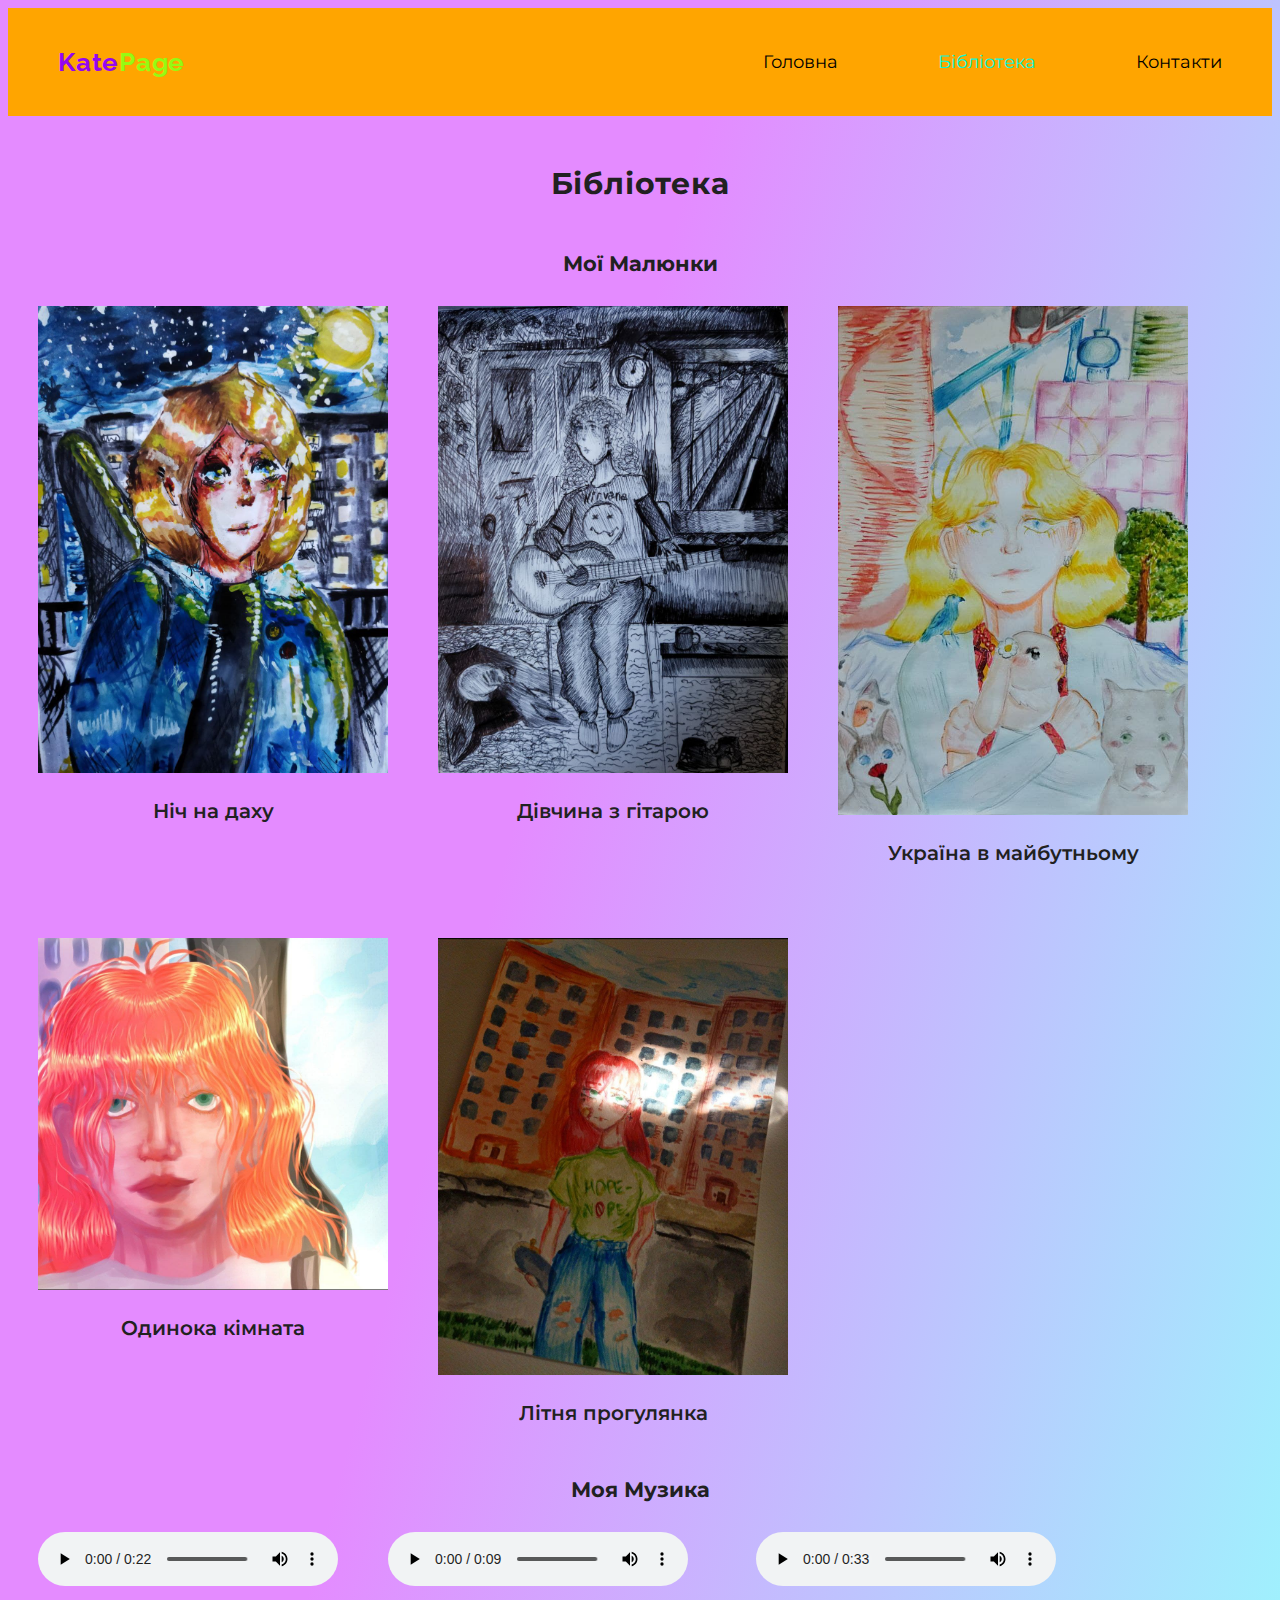
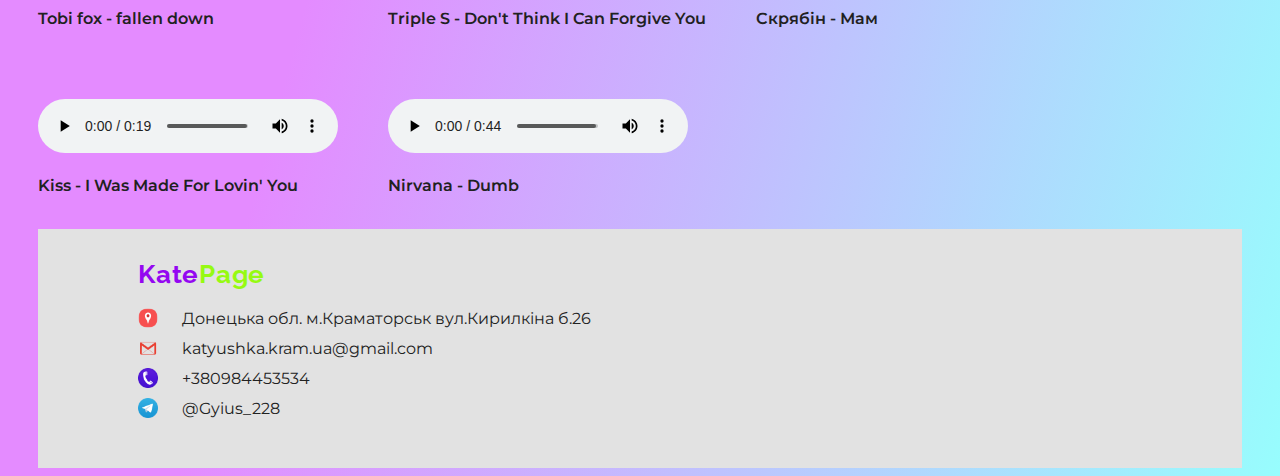
==== library.html @ 87d74e4f "My project version" ====
<!DOCTYPE html>
<html lang="uk">
  <head>
    <meta charset="UTF-8" />
    <meta name="viewport" content="width=device-width, initial-scale=1.0" />
    <link rel="preconnect" href="https://fonts.googleapis.com" />
    <link rel="preconnect" href="https://fonts.gstatic.com" crossorigin />
    <link
      href="https://fonts.googleapis.com/css2?family=Montserrat:wght@400;600;700&family=Raleway:wght@700&display=swap"
      rel="stylesheet"
    />
    <link rel="stylesheet" href="./css/new/main.css" />
    <link rel="stylesheet" href="./css/new/media.css">
    <title>Page My Daughter</title>
  </head>
  <body>
    <header class="header">
      <div class="container">
        <div class="header-nav">
          <a class="logo-link" href="./index _new.html" lang="en"
            >Kate<span class="logo-link-text">Page</span></a
          >
          <nav>
            <ul class="nav-list">
              <li>
                <a class="nav-link" href="./index _new.html"
                  >Головна</a
                >
              </li>
              <li><a class="nav-link nav-link-activ" href="#!">Бібліотека</a></li>
              <li><a class="nav-link" href="#cont">Контакти</a></li>
            </ul>
          </nav>
        </div>
      </div>
    </header>
    <main>
        <section class="container">
            <h1 class="title-1">Бібліотека</h1>
            <div>
            <h2 class="title-2-1" id="drawings">Мої Малюнки</h2>
            <ul class="list-img">
                <li><img src="./image/pic-1.jpg" width="350" alt="pic-1"><p class="title-3">Ніч на даху</p></li>
                <li><img src="./image/pic-2.jpg" width="350" alt="pic-2"><p class="title-3">Дівчина з гітарою</p></li>
                <li><img src="./image/pic-3.jpg" width="350" alt="pic-3"><p class="title-3">Україна в майбутньому</p></li>
                <li><img src="./image/pic-4.jpg" width="350" alt="pic-4"><p class="title-3">Одинока кімната</p></li>
                <li><img src="./image/pic-5.jpg" width="350" alt="pic-5"><p class="title-3">Літня прогулянка</p></li>
            </ul>
        </div>
            <h2 class="title-2-1" id="music">Моя Музика</h2>
            <ul class="list-img">
                <li class="list-item">
                    <audio controls>
                        <source src="./audio/audio_1.mp3" type="audio/mpeg">
                    </audio><p class="title-3-1">Tobi fox - fallen down</p>
                </li>
                <li class="list-item">
                    <audio controls>
                        <source src="./audio/audio_2.mp3" type="audio/mpeg">
                    </audio><p class="title-3-1">Triple S - Don't Think I Can Forgive You</p>
                </li>
                <li class="list-item">
                    <audio controls>
                        <source src="./audio/audio_3.mp3" type="audio/mpeg">
                    </audio><p class="title-3-1">Скрябін - Мам</p>
                </li>
                <li class="list-item">
                    <audio controls>
                        <source src="./audio/audio_4.mp3" type="audio/mpeg">
                    </audio><p class="title-3-1">Kiss - I Was Made For Lovin' You</p>
                </li>
                <li class="list-item">
                    <audio controls>
                        <source src="./audio/audio_5.mp3" type="audio/mpeg">
                    </audio><p class="title-3-1">Nirvana - Dumb</p>
                </li>
            </ul>
        </section>
    </main>
    <footer class="container">
      <div class="block-footer">
      <a class="logo-link" href="./index _new.html" lang="en"
        >Kate<span class="logo-link-text">Page</span></a
      >
      <address id="cont">
        <ul class="footer-list">
        </ul>
      </address>
    </div>
    </footer>
    <script src="./script/script_new.js"></script>
  </body>
</html>
---- css/new/main.css ----
body {
    color: #212121;
    background: linear-gradient(105deg, #e48bff 40%, #97fdfd);
    font-family: "Montserrat", sans-serif;
    font-weight: 400;
    font-size: 14px;
    line-height: 1.1428571429;
}
body h1, body h2, body h3, body p {
    margin: 0;
}
body ul {
    list-style: none;
    padding: 0;
}
body a {
    text-decoration: none;
    font-style: normal;
}
body .container {
    max-width: 1260px;
    margin: 0 auto;
    padding: 0 30px;
}
body .header {
    padding: 30px 20px;
    background-color: orange;
}
body .header .header-nav {
    display: flex;
    justify-content: space-between;
    align-items: center;
}
body .logo-link {
    color: #9407f1;
    font-family: "Raleway", sans-serif;
    font-weight: 700;
    font-size: 26px;
    line-height: 1.1923076923;
    letter-spacing: 0.03em;
}
body .logo-link:hover, body .logo-link :focus {
    color: #96fa12;
}
body .logo-link .logo-link-text {
    color: #96fa12;
}
body .logo-link .logo-link-text:hover, body .logo-link .logo-link-text :focus {
    color: #9407f1;
}
body .nav-list {
    display: flex;
    column-gap: 100px;
}
body .nav-list .nav-link {
    color: #000;
    font-size: 18px;
    line-height: 1.1111111111;
}
body .nav-list .nav-link:hover, body .nav-list .nav-link :focus {
    color: #e2e2e2;
}
body .nav-list .nav-link-activ {
    color: #08f7d7;
}
body .block-hero {
    display: flex;
    justify-content: space-between;
    margin: 30px auto;
}
body .block-hero .photo {
    border-radius: 6px;
}
body .block-hero .block-title {
    display: flex;
    flex-direction: column;
    color: #9407f1;
    text-align: center;
    padding: 50px;
    margin-right: 100px;
}
body .block-hero .block-title .title-2 {
    color: #96fa12;
    margin: 50px 150px;
    font-weight: 600;
    font-size: 22px;
    line-height: 1.0909090909;
    letter-spacing: 0.03em;
}
body .title-1 {
    color: #212121;
    margin: 50px 110px;
    text-align: center;
    font-weight: 700;
    font-size: 30px;
    line-height: 1.2;
    letter-spacing: 0.03em;
}
body .title-2-1 {
    margin: 30px;
    color: #212121;
    text-align: center;
}
body .block-about {
    margin: 20px auto;
    border-top: 2px solid #08f7d7;
}
body .block-about .block {
    display: flex;
}
body .block-about .block .text {
    color: #212121;
    font-size: 20px;
    line-height: 2.5;
    letter-spacing: 0.03em;
}
body .block-parent {
    display: flex;
    column-gap: 100px;
    justify-content: center;
}
body .block-parent .text-parent {
    line-height: 1.7142857143;
}
body .title-3 {
    color: #212121;
    font-size: 20px;
    line-height: 1.5;
    font-weight: 600;
    margin: 20px;
    text-align: center;
}
body .title-3:hover, body .title-3 :focus {
    color: #9407f1;
}
body .block-img {
    width: 300px;
}
body .block-footer {
    background-color: #e2e2e2;
    padding: 30px 100px;
}
body .block-footer .link-footer {
    color: #212121;
    font-size: 16px;
    line-height: 1.875;
}
body .block-footer .link-footer:hover, body .block-footer .link-footer :focus {
    color: #9407f1;
}
body .block-footer .link-footer .icon {
    margin-right: 20px;
    vertical-align: sub;
}
/* LIBRARY */
.list-img {
    display: flex;
    flex-wrap: wrap;
    gap: 50px;
}
.list-img .title-3-1 {
    font-size: 16px;
    line-height: 1.2;
    font-weight: 600;
    margin: 20px 0;
    text-align: left;
}
---- css/new/media.css ----
@media (max-width: 1100px) {
  .header-nav {
    display: flex;
    flex-direction: column;
    align-items: center;
    row-gap: 30px;
  }
  .header-nav .nav-list {
    display: flex;
    flex-direction: column;
    align-items: center;
    row-gap: 15px;
  }
  .block-hero {
    display: flex;
    flex-direction: column;
    align-items: center;
    margin: 20px auto;
  }
  .block-hero .block-title {
    display: flex;
    flex-direction: column;
    align-items: center;
    margin: 0;
  }
  .block-about {
    margin: 40px auto;
  }
  .block-about .block {
    display: flex;
    flex-direction: column;
    align-items: center;
    row-gap: 20px;
  }
  .block-about .block .text {
    font-size: 16px;
    line-height: 2;
    letter-spacing: 0.02em;
  }
  .block-parent {
    display: flex;
    flex-direction: column;
    align-items: center;
    row-gap: 60px;
  }
  .block-parent .parent {
    text-align: center;
    border-radius: 6px;
  }
  .block-parent .parent .text-parent {
    padding: 10px;
  }
  .block-footer {
    display: flex;
    flex-direction: column;
    align-items: center;
    row-gap: 15px;
  }
  .block-footer .footer-list {
    display: flex;
    flex-direction: column;
    align-items: center;
    row-gap: 10px;
  }
  .list-img {
    display: flex;
    flex-direction: column;
    align-items: center;
    row-gap: 30px;
  }
}
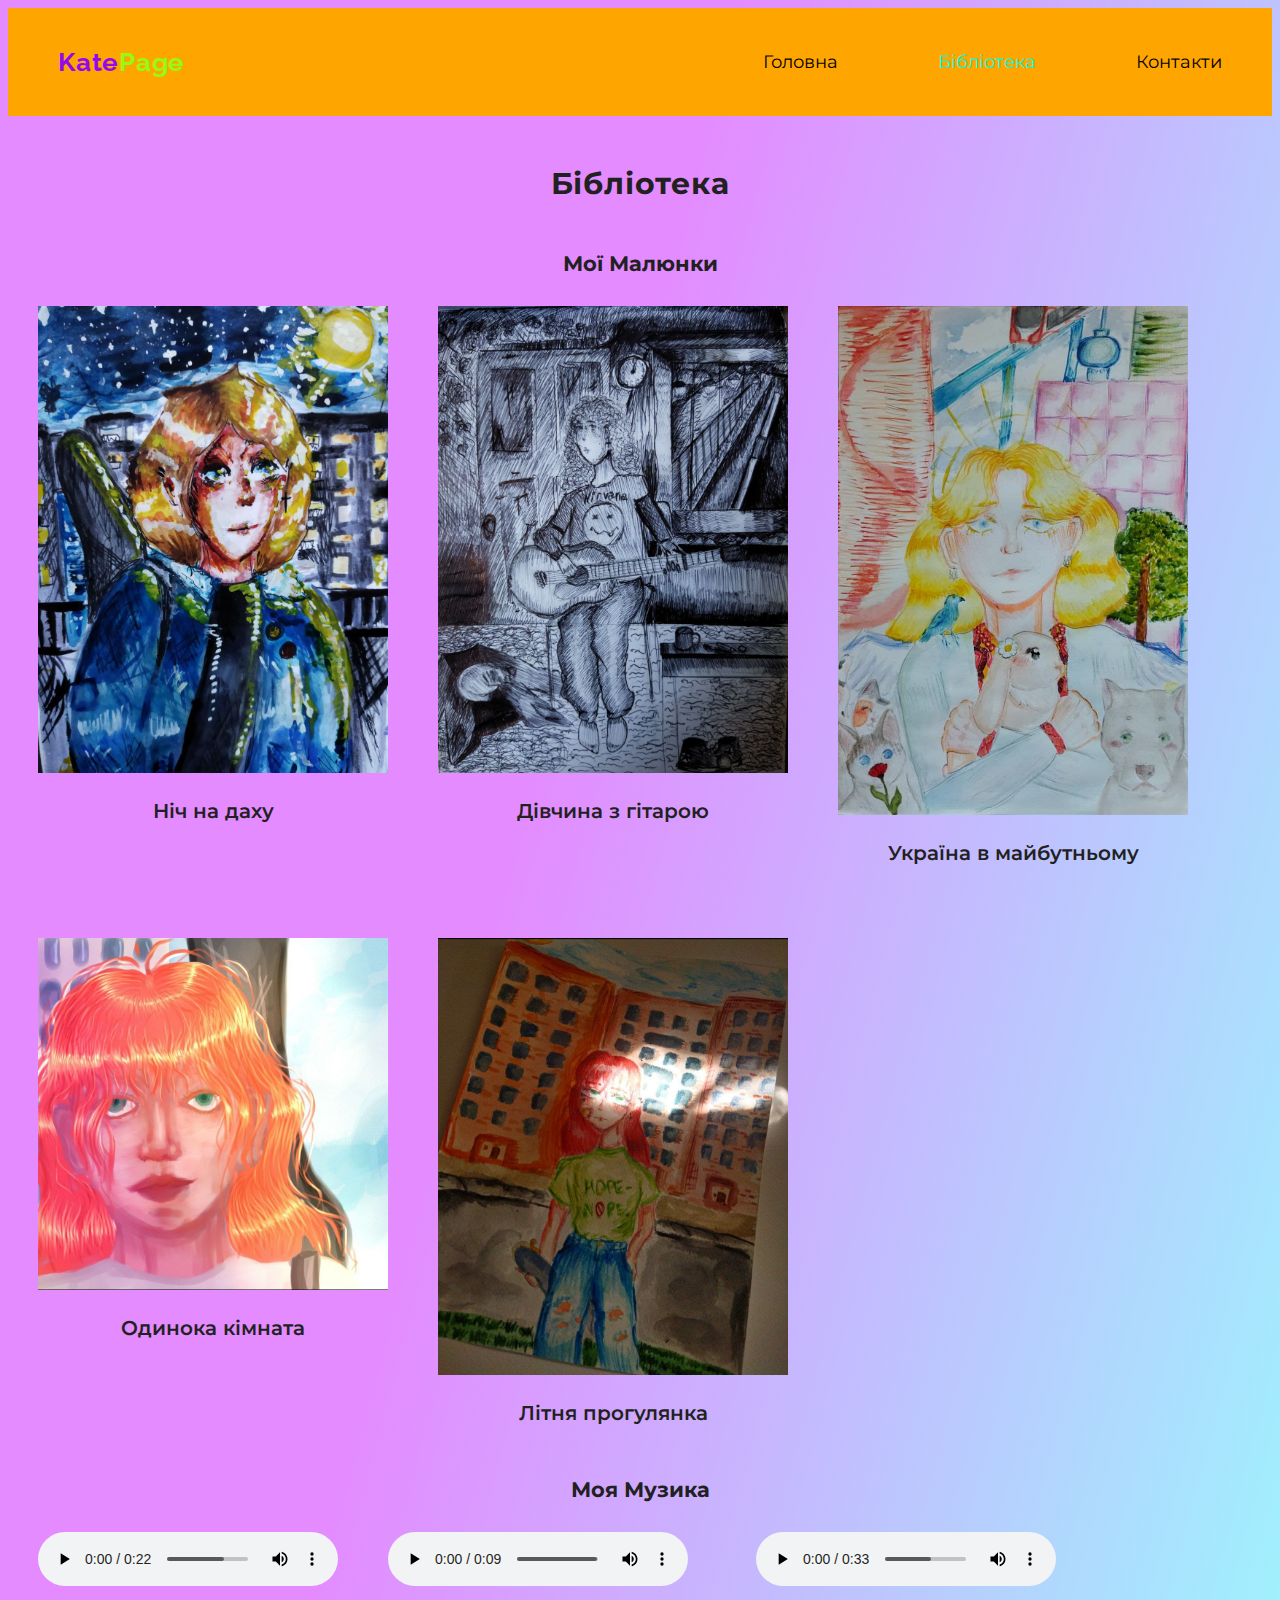
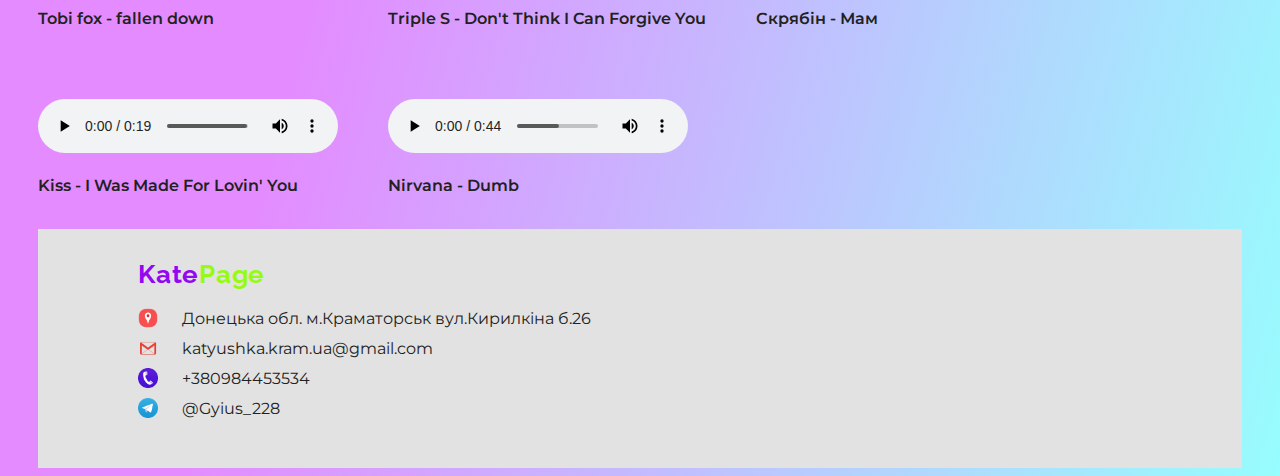
==== commit 118f0883: "like button" ====
--- a/library.html
+++ b/library.html
@@ -17,13 +17,13 @@
     <header class="header">
       <div class="container">
         <div class="header-nav">
-          <a class="logo-link" href="./index _new.html" lang="en"
+          <a class="logo-link" href="./index_new.html" lang="en"
             >Kate<span class="logo-link-text">Page</span></a
           >
           <nav>
             <ul class="nav-list">
               <li>
-                <a class="nav-link" href="./index _new.html"
+                <a class="nav-link" href="./index_new.html"
                   >Головна</a
                 >
               </li>
@@ -79,7 +79,7 @@
     </main>
     <footer class="container">
       <div class="block-footer">
-      <a class="logo-link" href="./index _new.html" lang="en"
+      <a class="logo-link" href="./index_new.html" lang="en"
         >Kate<span class="logo-link-text">Page</span></a
       >
       <address id="cont">
--- a/css/new/main.css
+++ b/css/new/main.css
@@ -31,6 +31,12 @@
     justify-content: space-between;
     align-items: center;
 }
+.cont-logo {
+    display: flex;
+    justify-content: space-between;
+    align-items: center;
+
+}
 body .logo-link {
     color: #9407f1;
     font-family: "Raleway", sans-serif;
@@ -48,6 +54,13 @@
 body .logo-link .logo-link-text:hover, body .logo-link .logo-link-text :focus {
     color: #9407f1;
 }
+.btn-heart {
+    margin: 0 5px 0 30px;
+    border: none;
+    background-color: orange;
+    cursor: pointer;
+}
+
 body .nav-list {
     display: flex;
     column-gap: 100px;
